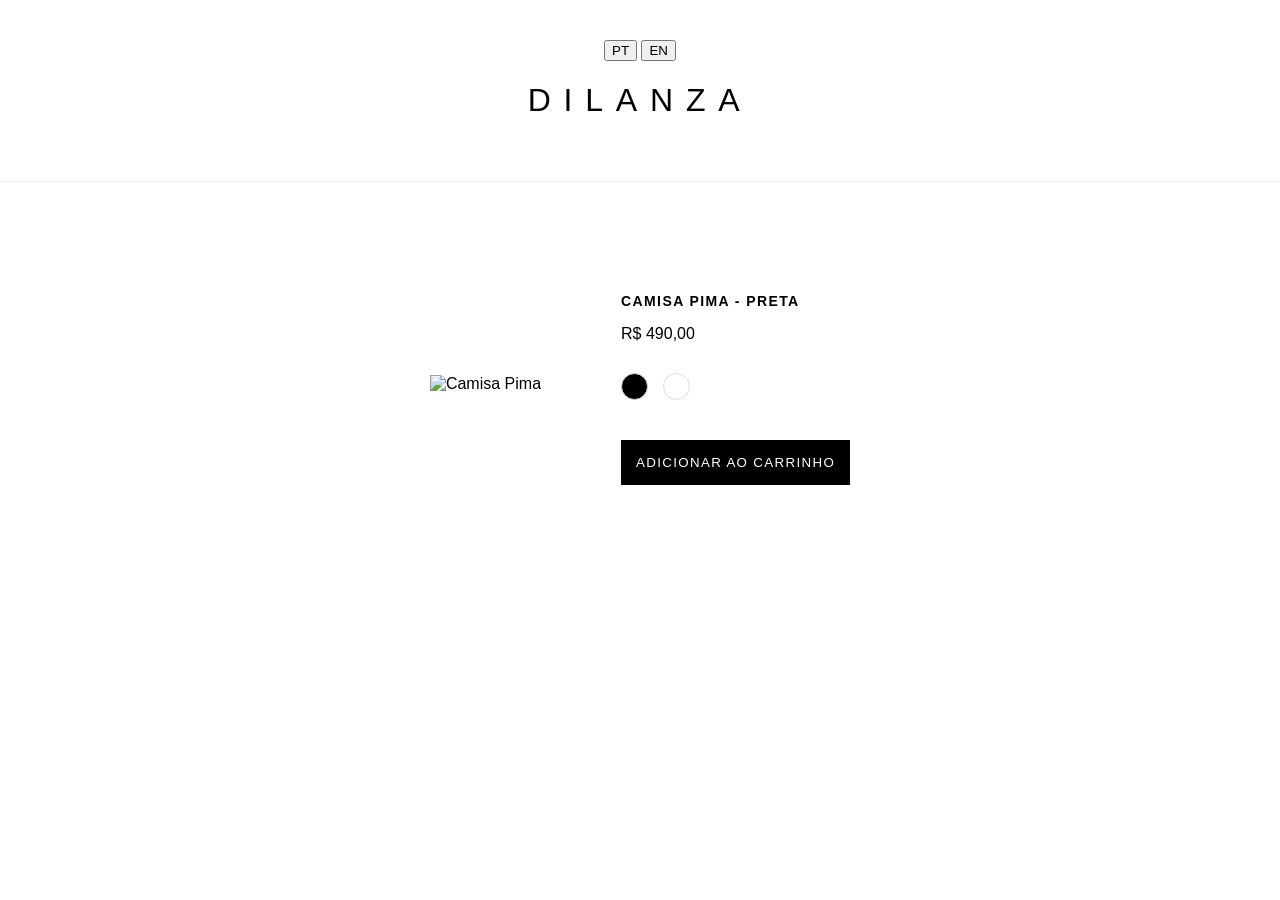
==== index.html @ a45f67cf "index.html" ====
<!DOCTYPE html>
<html lang="pt">
<head>
    <meta charset="UTF-8">
    <meta name="viewport" content="width=device-width, initial-scale=1.0">
    <title>DILANZA | Luxury Concept</title>
    <link rel="stylesheet" href="style.css">
</head>
<body>
    <header>
        <div class="lang-selector">
            <button class="lang-btn active" onclick="changeLang('PT')">PT</button>
            <button class="lang-btn" onclick="changeLang('EN')">EN</button>
        </div>
        <h1 id="brandName">DILANZA</h1>
    </header>

    <main class="product-container">
        <div class="image-section">
            <img id="productImage" src="camisa-preta.png" alt="Camisa Pima">
        </div>

        <div class="details-section">
            <h2 id="productTitle">CAMISA PIMA - PRETA</h2>
            <p id="productPrice">R$ 490,00</p>
            
            <div class="color-selector">
                <div class="swatch black active" onclick="changeColor('black')"></div>
                <div class="swatch white" onclick="changeColor('white')"></div>
            </div>
            
            <button class="buy-btn">ADICIONAR AO CARRINHO</button>
        </div>
    </main>

    <script src="script.js"></script>
</body>
</html>
---- style.css ----
body {
    font-family: 'Helvetica', sans-serif;
    margin: 0;
    background-color: #fff;
    color: #000;
}

header {
    padding: 40px;
    text-align: center;
    border-bottom: 1px solid #eee;
}

#brandName {
    letter-spacing: 0.4em;
    font-weight: 300;
    font-size: 32px;
}

.product-container {
    display: flex;
    justify-content: center;
    align-items: center;
    padding: 100px;
    gap: 80px;
}

#productImage {
    width: 450px;
    transition: opacity 0.3s ease;
}

.details-section {
    max-width: 300px;
}

#productTitle {
    font-size: 14px;
    letter-spacing: 0.1em;
    margin-bottom: 10px;
}

#productPrice {
    font-size: 16px;
    margin-bottom: 30px;
}

.color-selector {
    display: flex;
    gap: 15px;
    margin-bottom: 40px;
}

.swatch {
    width: 25px;
    height: 25px;
    border-radius: 50%;
    cursor: pointer;
    border: 1px solid #ddd;
}

.black { background: #000; }
.white { background: #fff; }

.buy-btn {
    width: 100%;
    padding: 15px;
    background: #000;
    color: #fff;
    border: none;
    cursor: pointer;
    letter-spacing: 0.1em;
}
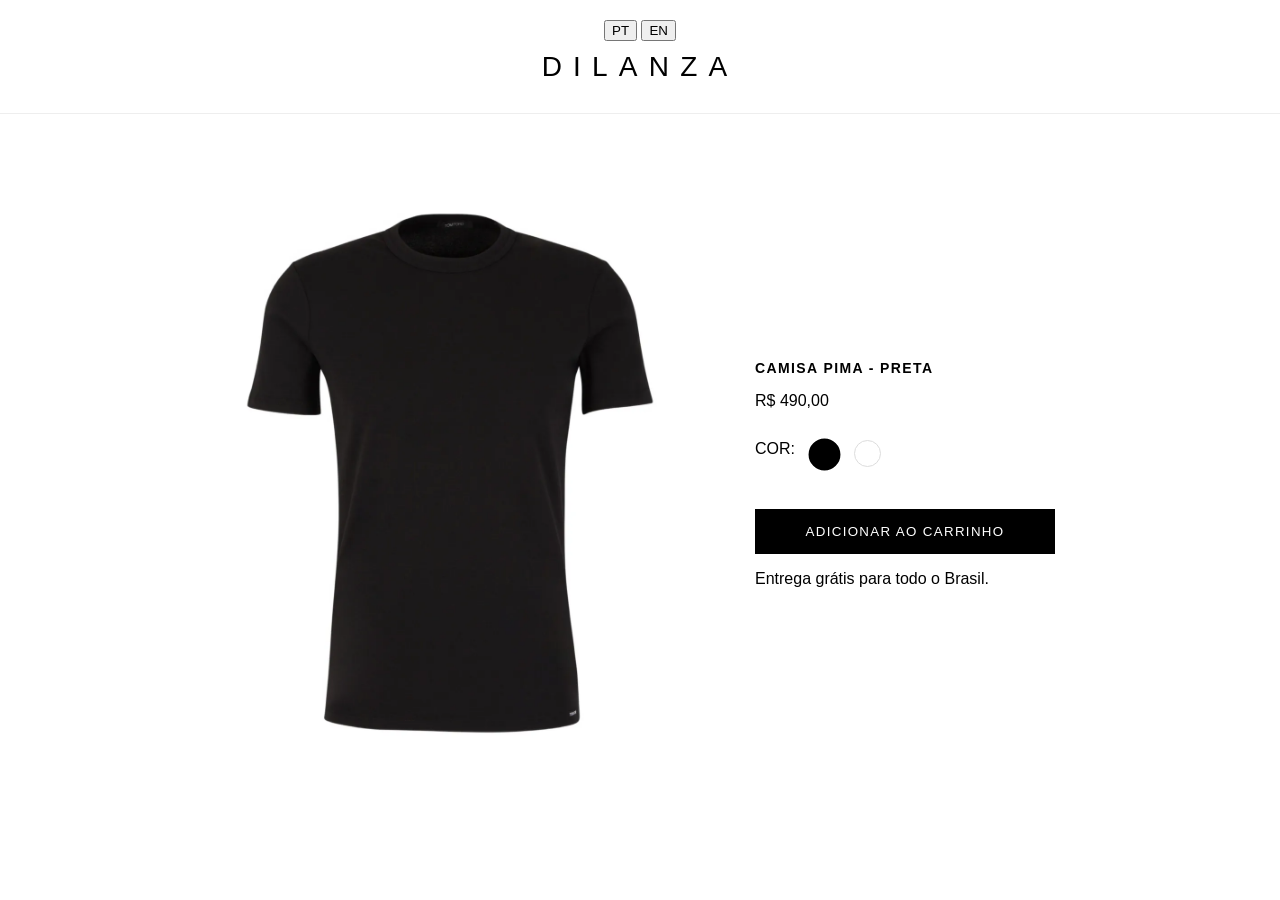
==== commit 57a3f615: "index.html" ====
--- a/index.html
+++ b/index.html
@@ -9,15 +9,15 @@
 <body>
     <header>
         <div class="lang-selector">
-            <button class="lang-btn active" onclick="changeLang('PT')">PT</button>
-            <button class="lang-btn" onclick="changeLang('EN')">EN</button>
+            <button class="lang-btn active" id="btnPT" onclick="changeLang('PT')">PT</button>
+            <button class="lang-btn" id="btnEN" onclick="changeLang('EN')">EN</button>
         </div>
         <h1 id="brandName">DILANZA</h1>
     </header>
 
     <main class="product-container">
         <div class="image-section">
-            <img id="productImage" src="camisa-preta.png" alt="Camisa Pima">
+            <img id="productImage" src="camisa-preta.webp" alt="Camisa Pima Premium">
         </div>
 
         <div class="details-section">
@@ -25,11 +25,13 @@
             <p id="productPrice">R$ 490,00</p>
             
             <div class="color-selector">
-                <div class="swatch black active" onclick="changeColor('black')"></div>
-                <div class="swatch white" onclick="changeColor('white')"></div>
+                <span class="label">COR:</span>
+                <div class="swatch black active" id="swatchBlack" onclick="changeColor('black')"></div>
+                <div class="swatch white" id="swatchWhite" onclick="changeColor('white')"></div>
             </div>
             
             <button class="buy-btn">ADICIONAR AO CARRINHO</button>
+            <p class="shipping-info">Entrega grátis para todo o Brasil.</p>
         </div>
     </main>
 
--- a/style.css
+++ b/style.css
@@ -6,7 +6,7 @@
 }
 
 header {
-    padding: 40px;
+    padding: 20px;
     text-align: center;
     border-bottom: 1px solid #eee;
 }
@@ -14,24 +14,29 @@
 #brandName {
     letter-spacing: 0.4em;
     font-weight: 300;
-    font-size: 32px;
+    font-size: 28px;
+    margin: 10px 0;
 }
 
 .product-container {
     display: flex;
     justify-content: center;
     align-items: center;
-    padding: 100px;
+    padding: 60px;
     gap: 80px;
+    flex-wrap: wrap; /* Para dispositivos móveis */
 }
 
 #productImage {
-    width: 450px;
+    width: 100%;
+    max-width: 450px;
+    height: auto;
     transition: opacity 0.3s ease;
 }
 
 .details-section {
     max-width: 300px;
+    width: 100%;
 }
 
 #productTitle {
@@ -57,6 +62,12 @@
     border-radius: 50%;
     cursor: pointer;
     border: 1px solid #ddd;
+    transition: transform 0.2s ease;
+}
+
+.swatch.active, .swatch:hover {
+    transform: scale(1.1);
+    border: 2px solid #000;
 }
 
 .black { background: #000; }
@@ -70,4 +81,9 @@
     border: none;
     cursor: pointer;
     letter-spacing: 0.1em;
+    transition: background 0.2s ease;
 }
+
+.buy-btn:hover {
+    background: #333;
+}
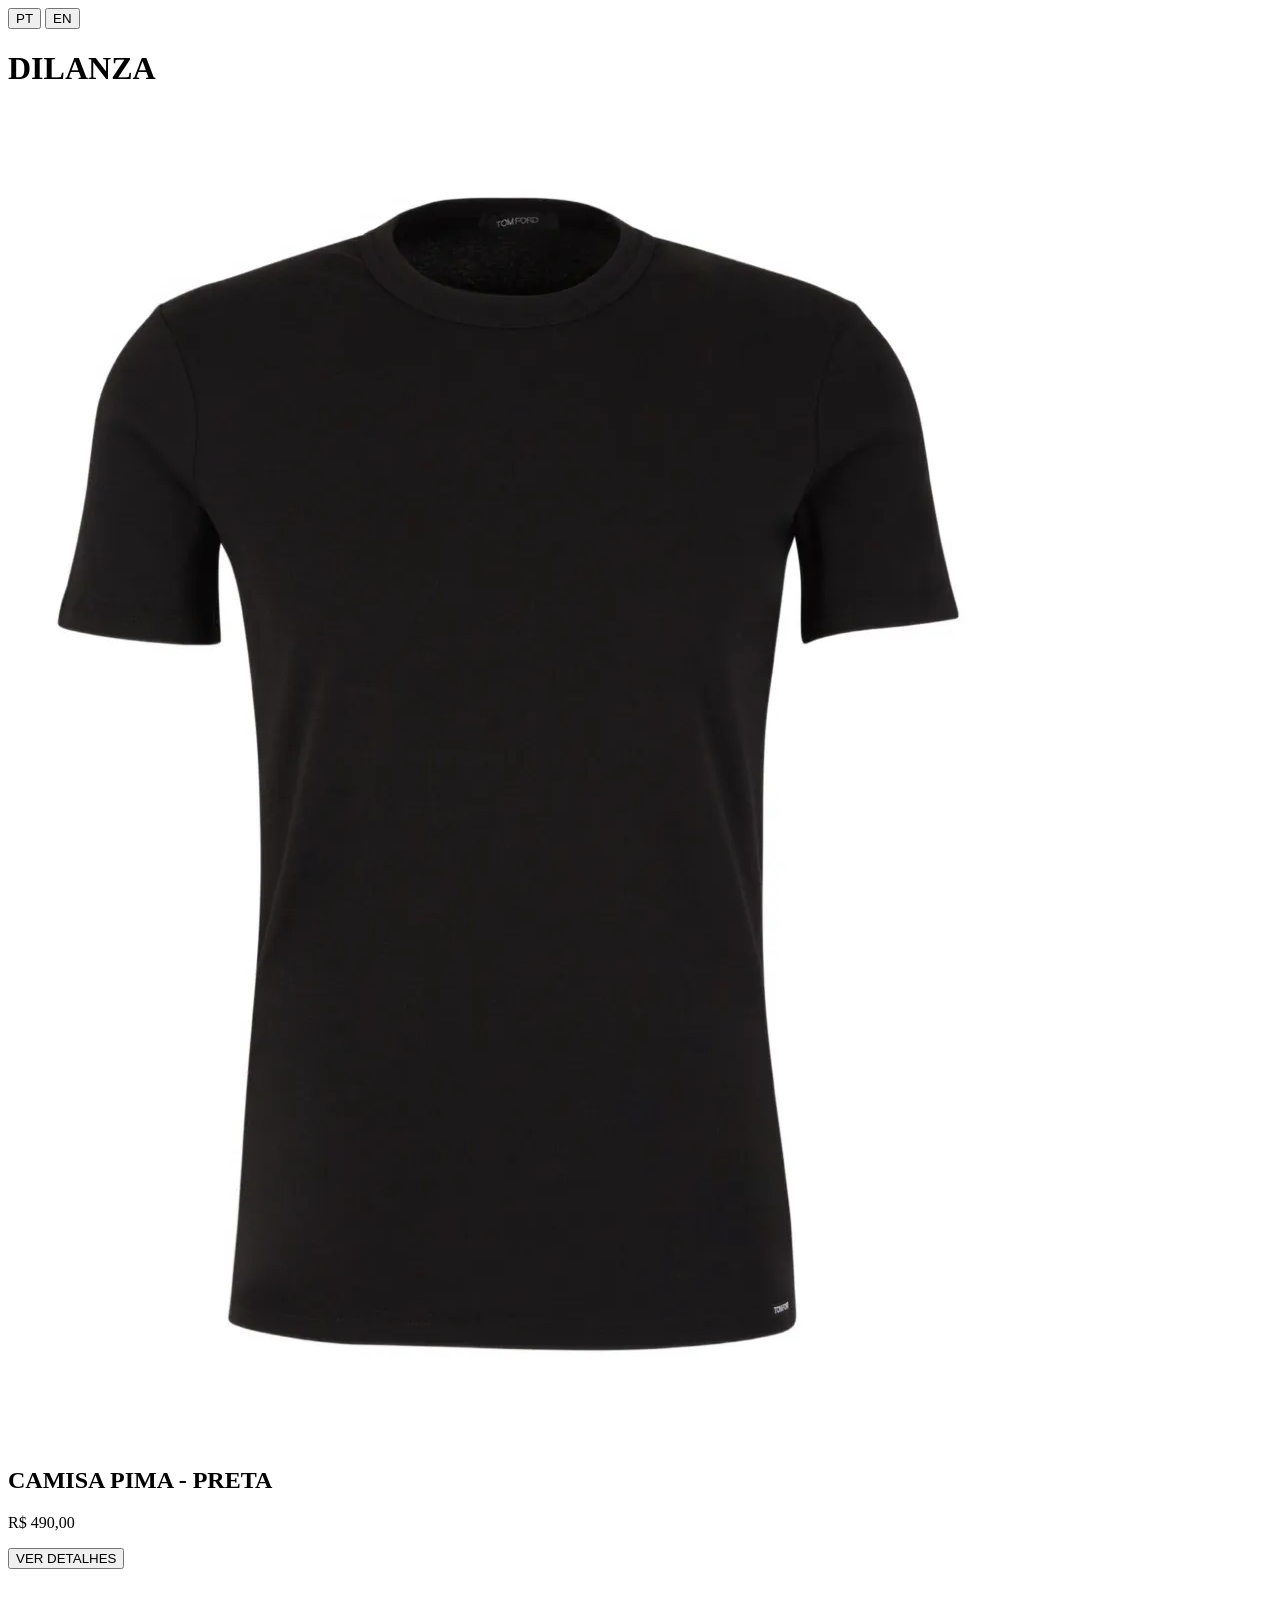
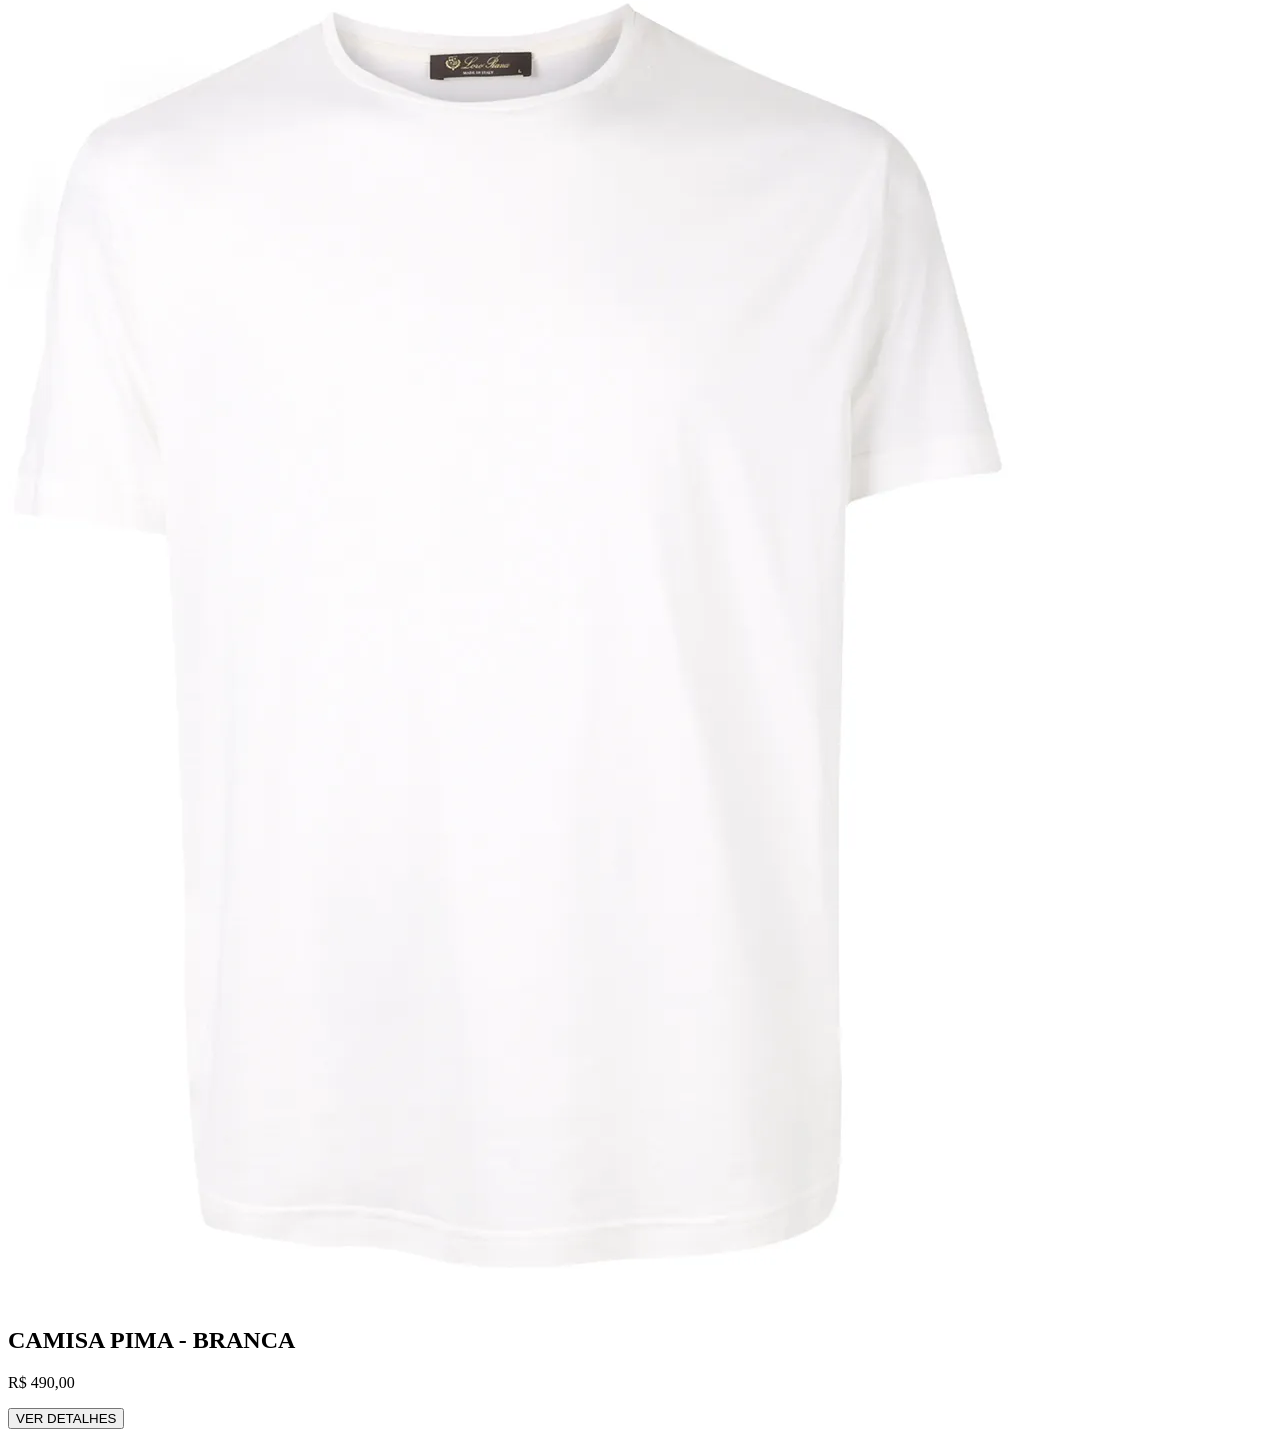
==== commit f2a5f07e: "index.html" ====
--- a/index.html
+++ b/index.html
@@ -9,32 +9,35 @@
 <body>
     <header>
         <div class="lang-selector">
-            <button class="lang-btn active" id="btnPT" onclick="changeLang('PT')">PT</button>
-            <button class="lang-btn" id="btnEN" onclick="changeLang('EN')">EN</button>
+            <button class="lang-btn active">PT</button>
+            <button class="lang-btn">EN</button>
         </div>
         <h1 id="brandName">DILANZA</h1>
     </header>
 
-    <main class="product-container">
-        <div class="image-section">
-            <img id="productImage" src="camisa-preta.webp" alt="Camisa Pima Premium">
+    <main class="gallery-container">
+        <div class="product-item">
+            <div class="image-box">
+                <img src="camisa-preta.webp" alt="Camisa Pima - Preta">
+            </div>
+            <div class="details-box">
+                <h2 class="product-title">CAMISA PIMA - PRETA</h2>
+                <p class="product-price">R$ 490,00</p>
+                <button class="buy-btn">VER DETALHES</button>
+            </div>
         </div>
 
-        <div class="details-section">
-            <h2 id="productTitle">CAMISA PIMA - PRETA</h2>
-            <p id="productPrice">R$ 490,00</p>
-            
-            <div class="color-selector">
-                <span class="label">COR:</span>
-                <div class="swatch black active" id="swatchBlack" onclick="changeColor('black')"></div>
-                <div class="swatch white" id="swatchWhite" onclick="changeColor('white')"></div>
+        <div class="product-item">
+            <div class="image-box">
+                <img src="camisa-branca.webp" alt="Camisa Pima - Branca">
             </div>
-            
-            <button class="buy-btn">ADICIONAR AO CARRINHO</button>
-            <p class="shipping-info">Entrega grátis para todo o Brasil.</p>
+            <div class="details-box">
+                <h2 class="product-title">CAMISA PIMA - BRANCA</h2>
+                <p class="product-price">R$ 490,00</p>
+                <button class="buy-btn">VER DETALHES</button>
+            </div>
         </div>
     </main>
 
-    <script src="script.js"></script>
 </body>
 </html>
--- a/style.css
+++ b/style.css
@@ -1,89 +1,93 @@
-body {
-    font-family: 'Helvetica', sans-serif;
-    margin: 0;
-    background-color: #fff;
-    color: #000;
+/**
+ * DILANZA - Lógica do Protótipo
+ * Gerencia troca de idiomas e cores sem perda de estado.
+ */
+
+// Centralização de conteúdo (Dicionário)
+const content = {
+    PT: {
+        blackTitle: "CAMISA PIMA - PRETA",
+        whiteTitle: "CAMISA PIMA - BRANCA",
+        price: "R$ 490,00",
+        buyBtn: "ADICIONAR AO CARRINHO",
+        shipping: "Entrega grátis para todo o Brasil."
+    },
+    EN: {
+        blackTitle: "PIMA COTTON T-SHIRT - BLACK",
+        whiteTitle: "PIMA COTTON T-SHIRT - WHITE",
+        price: "$ 90.00",
+        buyBtn: "ADD TO BAG",
+        shipping: "Free worldwide shipping."
+    }
+};
+
+// Mapeamento das imagens renomeadas (.webp)
+const imageAssets = {
+    black: "camisa-preta.webp",
+    white: "camisa-branca.webp"
+};
+
+// Estado inicial do aplicativo
+let state = {
+    lang: 'PT',
+    color: 'black'
+};
+
+/**
+ * Função principal para atualizar a interface
+ */
+function updateUI() {
+    const data = content[state.lang];
+    const imgElement = document.getElementById('productImage');
+    
+    // 1. Inicia transição de fade-out
+    imgElement.style.opacity = 0;
+    
+    setTimeout(() => {
+        // 2. Atualiza Imagem e Textos enquanto a imagem está invisível
+        imgElement.src = imageAssets[state.color];
+        
+        document.getElementById('productTitle').innerText = 
+            (state.color === 'black') ? data.blackTitle : data.whiteTitle;
+        
+        document.getElementById('productPrice').innerText = data.price;
+        document.querySelector('.buy-btn').innerText = data.buyBtn;
+        document.querySelector('.shipping-info').innerText = data.shipping;
+        
+        // 3. Finaliza transição de fade-in
+        imgElement.style.opacity = 1;
+    }, 350);
+
+    // 4. Atualiza estado visual dos botões (Active states)
+    updateButtonStates();
 }
 
-header {
-    padding: 20px;
-    text-align: center;
-    border-bottom: 1px solid #eee;
+function updateButtonStates() {
+    // Cores
+    document.getElementById('swatchBlack').classList.toggle('active', state.color === 'black');
+    document.getElementById('swatchWhite').classList.toggle('active', state.color === 'white');
+    
+    // Idiomas
+    document.getElementById('btnPT').classList.toggle('active', state.lang === 'PT');
+    document.getElementById('btnEN').classList.toggle('active', state.lang === 'EN');
 }
 
-#brandName {
-    letter-spacing: 0.4em;
-    font-weight: 300;
-    font-size: 28px;
-    margin: 10px 0;
+/**
+ * Handlers de Evento (Chamados pelo HTML)
+ */
+function changeColor(newColor) {
+    if (state.color === newColor) return;
+    state.color = newColor;
+    updateUI();
 }
 
-.product-container {
-    display: flex;
-    justify-content: center;
-    align-items: center;
-    padding: 60px;
-    gap: 80px;
-    flex-wrap: wrap; /* Para dispositivos móveis */
+function changeLang(newLang) {
+    if (state.lang === newLang) return;
+    state.lang = newLang;
+    updateUI();
 }
 
-#productImage {
-    width: 100%;
-    max-width: 450px;
-    height: auto;
-    transition: opacity 0.3s ease;
-}
-
-.details-section {
-    max-width: 300px;
-    width: 100%;
-}
-
-#productTitle {
-    font-size: 14px;
-    letter-spacing: 0.1em;
-    margin-bottom: 10px;
-}
-
-#productPrice {
-    font-size: 16px;
-    margin-bottom: 30px;
-}
-
-.color-selector {
-    display: flex;
-    gap: 15px;
-    margin-bottom: 40px;
-}
-
-.swatch {
-    width: 25px;
-    height: 25px;
-    border-radius: 50%;
-    cursor: pointer;
-    border: 1px solid #ddd;
-    transition: transform 0.2s ease;
-}
-
-.swatch.active, .swatch:hover {
-    transform: scale(1.1);
-    border: 2px solid #000;
-}
-
-.black { background: #000; }
-.white { background: #fff; }
-
-.buy-btn {
-    width: 100%;
-    padding: 15px;
-    background: #000;
-    color: #fff;
-    border: none;
-    cursor: pointer;
-    letter-spacing: 0.1em;
-    transition: background 0.2s ease;
-}
-
-.buy-btn:hover {
-    background: #333;
-}
+// Inicialização automática ao carregar a página
+window.onload = () => {
+    updateUI();
+};
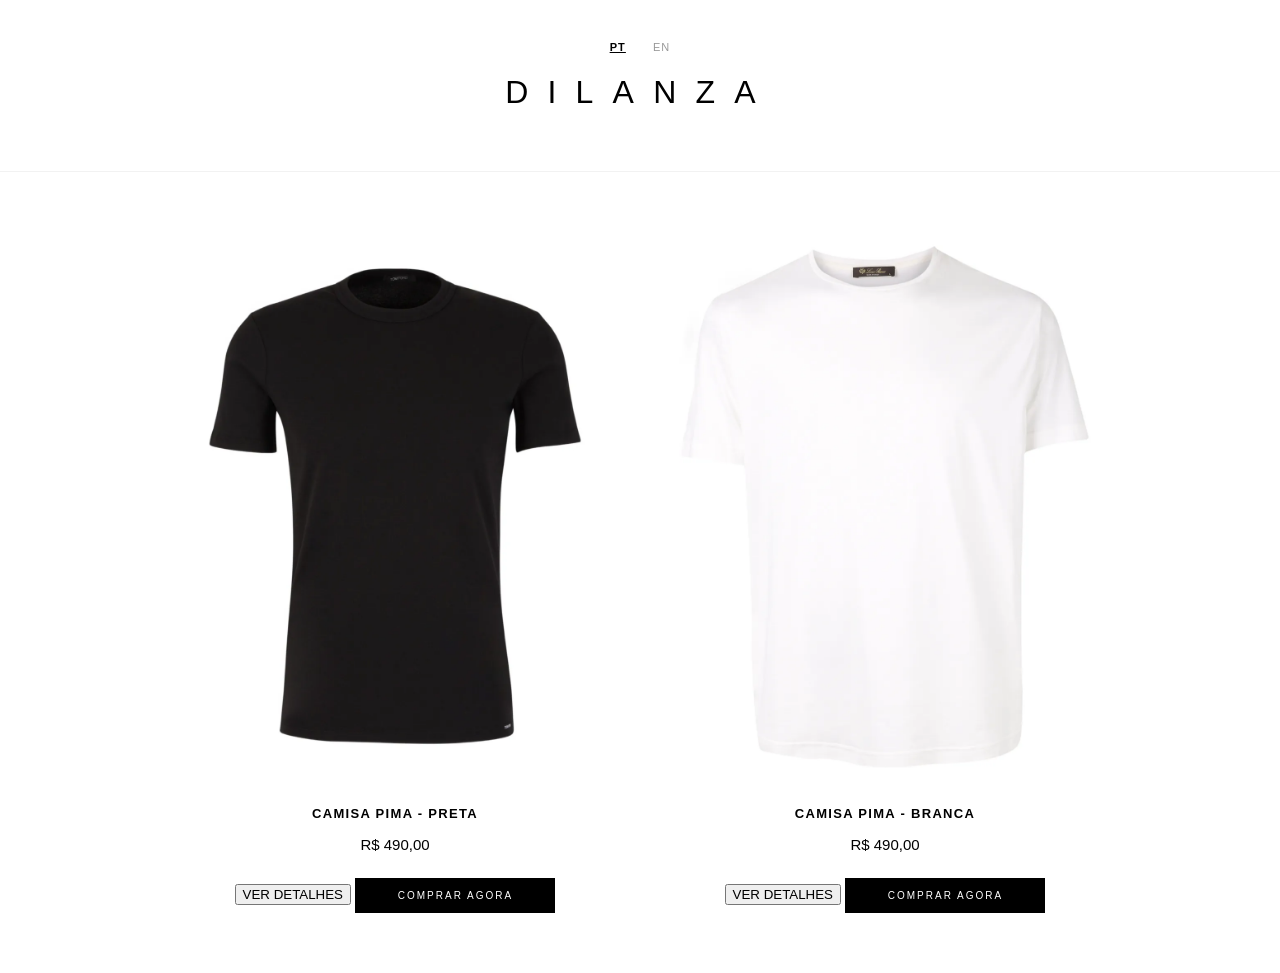
==== commit 45601578: "index.html" ====
--- a/index.html
+++ b/index.html
@@ -9,8 +9,8 @@
 <body>
     <header>
         <div class="lang-selector">
-            <button class="lang-btn active">PT</button>
-            <button class="lang-btn">EN</button>
+            <button id="btnPT" class="lang-btn active" onclick="changeLang('PT')">PT</button>
+            <button id="btnEN" class="lang-btn" onclick="changeLang('EN')">EN</button>
         </div>
         <h1 id="brandName">DILANZA</h1>
     </header>
@@ -21,9 +21,15 @@
                 <img src="camisa-preta.webp" alt="Camisa Pima - Preta">
             </div>
             <div class="details-box">
-                <h2 class="product-title">CAMISA PIMA - PRETA</h2>
-                <p class="product-price">R$ 490,00</p>
-                <button class="buy-btn">VER DETALHES</button>
+                <h2 id="titleBlack" class="product-title">CAMISA PIMA - PRETA</h2>
+                <p id="priceBlack" class="product-price">R$ 490,00</p>
+                
+                <p id="descBlack" class="product-description"></p>
+                
+                <div class="actions">
+                    <button id="btnDetailBlack" class="detail-btn" onclick="toggleDetails('black')">VER DETALHES</button>
+                    <button id="btnBuyBlack" class="buy-btn">COMPRAR AGORA</button>
+                </div>
             </div>
         </div>
 
@@ -32,12 +38,19 @@
                 <img src="camisa-branca.webp" alt="Camisa Pima - Branca">
             </div>
             <div class="details-box">
-                <h2 class="product-title">CAMISA PIMA - BRANCA</h2>
-                <p class="product-price">R$ 490,00</p>
-                <button class="buy-btn">VER DETALHES</button>
+                <h2 id="titleWhite" class="product-title">CAMISA PIMA - BRANCA</h2>
+                <p id="priceWhite" class="product-price">R$ 490,00</p>
+                
+                <p id="descWhite" class="product-description"></p>
+                
+                <div class="actions">
+                    <button id="btnDetailWhite" class="detail-btn" onclick="toggleDetails('white')">VER DETALHES</button>
+                    <button id="btnBuyWhite" class="buy-btn">COMPRAR AGORA</button>
+                </div>
             </div>
         </div>
     </main>
 
+    <script src="script.js"></script>
 </body>
 </html>
--- a/style.css
+++ b/style.css
@@ -1,93 +1,104 @@
-/**
- * DILANZA - Lógica do Protótipo
- * Gerencia troca de idiomas e cores sem perda de estado.
- */
-
-// Centralização de conteúdo (Dicionário)
-const content = {
-    PT: {
-        blackTitle: "CAMISA PIMA - PRETA",
-        whiteTitle: "CAMISA PIMA - BRANCA",
-        price: "R$ 490,00",
-        buyBtn: "ADICIONAR AO CARRINHO",
-        shipping: "Entrega grátis para todo o Brasil."
-    },
-    EN: {
-        blackTitle: "PIMA COTTON T-SHIRT - BLACK",
-        whiteTitle: "PIMA COTTON T-SHIRT - WHITE",
-        price: "$ 90.00",
-        buyBtn: "ADD TO BAG",
-        shipping: "Free worldwide shipping."
-    }
-};
-
-// Mapeamento das imagens renomeadas (.webp)
-const imageAssets = {
-    black: "camisa-preta.webp",
-    white: "camisa-branca.webp"
-};
-
-// Estado inicial do aplicativo
-let state = {
-    lang: 'PT',
-    color: 'black'
-};
-
-/**
- * Função principal para atualizar a interface
- */
-function updateUI() {
-    const data = content[state.lang];
-    const imgElement = document.getElementById('productImage');
-    
-    // 1. Inicia transição de fade-out
-    imgElement.style.opacity = 0;
-    
-    setTimeout(() => {
-        // 2. Atualiza Imagem e Textos enquanto a imagem está invisível
-        imgElement.src = imageAssets[state.color];
-        
-        document.getElementById('productTitle').innerText = 
-            (state.color === 'black') ? data.blackTitle : data.whiteTitle;
-        
-        document.getElementById('productPrice').innerText = data.price;
-        document.querySelector('.buy-btn').innerText = data.buyBtn;
-        document.querySelector('.shipping-info').innerText = data.shipping;
-        
-        // 3. Finaliza transição de fade-in
-        imgElement.style.opacity = 1;
-    }, 350);
-
-    // 4. Atualiza estado visual dos botões (Active states)
-    updateButtonStates();
+/* RESET GERAL */
+body {
+    font-family: 'Helvetica Neue', Helvetica, Arial, sans-serif;
+    margin: 0;
+    padding: 0;
+    background-color: #ffffff;
+    color: #000000;
 }
 
-function updateButtonStates() {
-    // Cores
-    document.getElementById('swatchBlack').classList.toggle('active', state.color === 'black');
-    document.getElementById('swatchWhite').classList.toggle('active', state.color === 'white');
-    
-    // Idiomas
-    document.getElementById('btnPT').classList.toggle('active', state.lang === 'PT');
-    document.getElementById('btnEN').classList.toggle('active', state.lang === 'EN');
+/* HEADER E LOGO - CORRIGINDO CENTRALIZAÇÃO */
+header {
+    width: 100%;
+    padding: 40px 0;
+    text-align: center; /* Centraliza tudo dentro do header */
+    border-bottom: 1px solid #f2f2f2;
+    display: flex;
+    flex-direction: column;
+    align-items: center;
 }
 
-/**
- * Handlers de Evento (Chamados pelo HTML)
- */
-function changeColor(newColor) {
-    if (state.color === newColor) return;
-    state.color = newColor;
-    updateUI();
+#brandName {
+    letter-spacing: 0.6em;
+    font-weight: 300;
+    font-size: 32px;
+    margin: 20px 0;
+    text-transform: uppercase;
+    display: block;
+    width: 100%;
 }
 
-function changeLang(newLang) {
-    if (state.lang === newLang) return;
-    state.lang = newLang;
-    updateUI();
+/* SELETOR DE IDIOMAS */
+.lang-selector {
+    display: flex;
+    justify-content: center;
+    gap: 15px;
 }
 
-// Inicialização automática ao carregar a página
-window.onload = () => {
-    updateUI();
-};
+.lang-btn {
+    background: none;
+    border: none;
+    font-size: 11px;
+    letter-spacing: 0.1em;
+    cursor: pointer;
+    color: #999;
+}
+
+.lang-btn.active {
+    color: #000;
+    font-weight: bold;
+    text-decoration: underline;
+}
+
+/* CONTAINER DA GALERIA - LADO A LADO */
+.gallery-container {
+    display: flex;
+    flex-direction: row; /* Força os itens a ficarem na horizontal */
+    justify-content: center; 
+    align-items: flex-start;
+    padding: 60px 20px;
+    gap: 40px; /* Espaço entre as duas camisas */
+    max-width: 1200px;
+    margin: 0 auto;
+}
+
+/* ITEM DE PRODUTO */
+.product-item {
+    flex: 1;
+    max-width: 450px; /* Impede que a camisa fique gigante */
+    text-align: center;
+}
+
+.image-box img {
+    width: 100%;
+    height: auto;
+    max-height: 550px;
+    object-fit: contain;
+}
+
+/* DETALHES */
+.product-title {
+    font-size: 13px;
+    letter-spacing: 0.1em;
+    margin: 20px 0 5px 0;
+    text-transform: uppercase;
+}
+
+.product-price {
+    font-size: 15px;
+    font-weight: 300;
+    margin-bottom: 25px;
+}
+
+/* BOTÃO */
+.buy-btn {
+    width: 200px; /* Botão mais discreto e elegante */
+    padding: 12px;
+    background-color: #000;
+    color: #fff;
+    border: none;
+    cursor: pointer;
+    font-size: 10px;
+    letter-spacing: 0.2em;
+    text-transform: uppercase;
+}
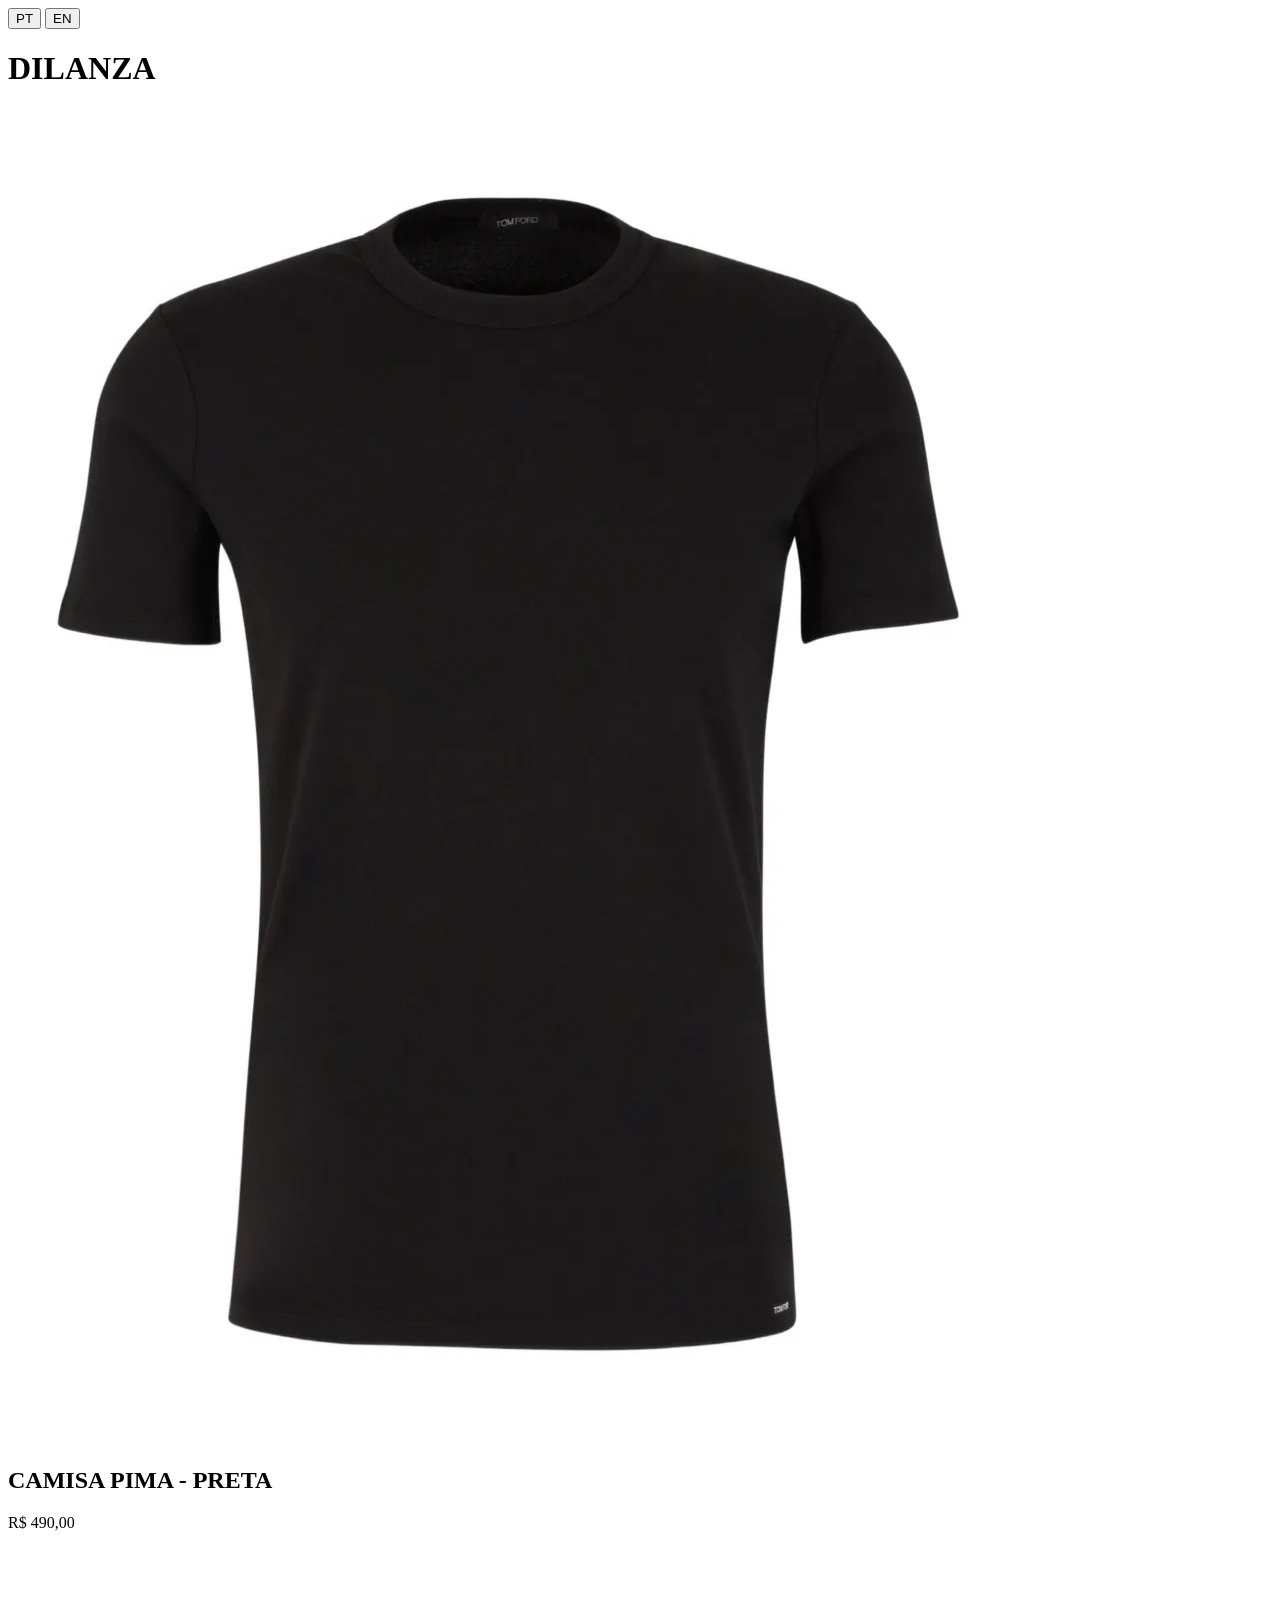
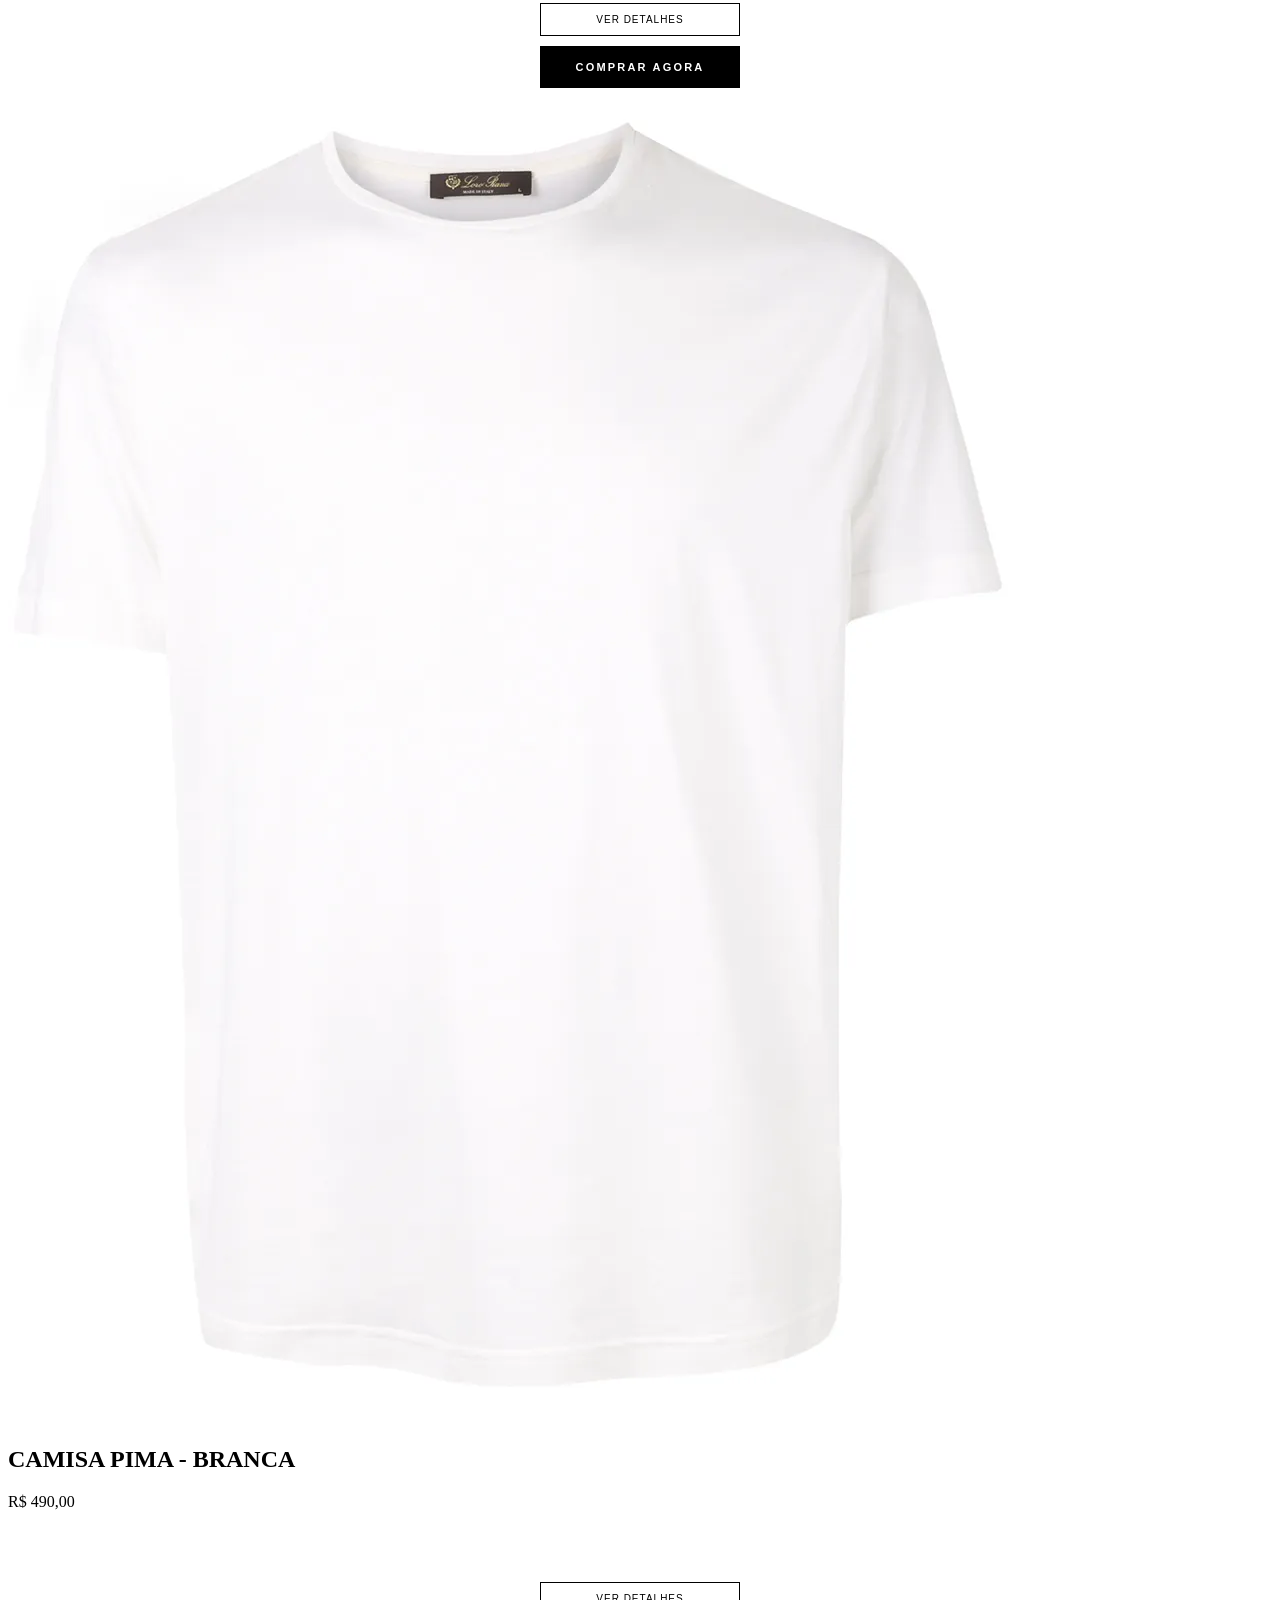
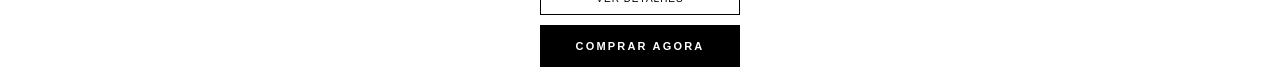
==== commit 5a0e8165: "index.html" ====
--- a/index.html
+++ b/index.html
@@ -24,7 +24,9 @@
                 <h2 id="titleBlack" class="product-title">CAMISA PIMA - PRETA</h2>
                 <p id="priceBlack" class="product-price">R$ 490,00</p>
                 
-                <p id="descBlack" class="product-description"></p>
+                <div id="containerDescBlack" class="description-container">
+                    <p id="descBlack" class="product-description"></p>
+                </div>
                 
                 <div class="actions">
                     <button id="btnDetailBlack" class="detail-btn" onclick="toggleDetails('black')">VER DETALHES</button>
@@ -41,7 +43,9 @@
                 <h2 id="titleWhite" class="product-title">CAMISA PIMA - BRANCA</h2>
                 <p id="priceWhite" class="product-price">R$ 490,00</p>
                 
-                <p id="descWhite" class="product-description"></p>
+                <div id="containerDescWhite" class="description-container">
+                    <p id="descWhite" class="product-description"></p>
+                </div>
                 
                 <div class="actions">
                     <button id="btnDetailWhite" class="detail-btn" onclick="toggleDetails('white')">VER DETALHES</button>
--- a/style.css
+++ b/style.css
@@ -1,104 +1,42 @@
-/* RESET GERAL */
-body {
-    font-family: 'Helvetica Neue', Helvetica, Arial, sans-serif;
-    margin: 0;
-    padding: 0;
-    background-color: #ffffff;
-    color: #000000;
-}
-
-/* HEADER E LOGO - CORRIGINDO CENTRALIZAÇÃO */
-header {
-    width: 100%;
-    padding: 40px 0;
-    text-align: center; /* Centraliza tudo dentro do header */
-    border-bottom: 1px solid #f2f2f2;
+.actions {
     display: flex;
     flex-direction: column;
+    gap: 10px;
     align-items: center;
 }
 
-#brandName {
-    letter-spacing: 0.6em;
-    font-weight: 300;
-    font-size: 32px;
-    margin: 20px 0;
-    text-transform: uppercase;
-    display: block;
-    width: 100%;
+.detail-btn {
+    background: none;
+    border: 1px solid #000;
+    padding: 10px;
+    width: 200px;
+    font-size: 10px;
+    letter-spacing: 0.1em;
+    cursor: pointer;
+    transition: all 0.3s;
 }
 
-/* SELETOR DE IDIOMAS */
-.lang-selector {
-    display: flex;
-    justify-content: center;
-    gap: 15px;
+.detail-btn:hover {
+    background: #f9f9f9;
 }
 
-.lang-btn {
-    background: none;
+.product-description {
+    font-size: 12px;
+    line-height: 1.6;
+    color: #666;
+    margin: 15px 0;
+    transition: opacity 0.5s ease;
+    min-height: 40px;
+}
+
+.buy-btn {
+    width: 200px;
+    padding: 15px;
+    background: #000;
+    color: #fff;
     border: none;
     font-size: 11px;
-    letter-spacing: 0.1em;
+    letter-spacing: 0.2em;
     cursor: pointer;
-    color: #999;
+    font-weight: bold;
 }
-
-.lang-btn.active {
-    color: #000;
-    font-weight: bold;
-    text-decoration: underline;
-}
-
-/* CONTAINER DA GALERIA - LADO A LADO */
-.gallery-container {
-    display: flex;
-    flex-direction: row; /* Força os itens a ficarem na horizontal */
-    justify-content: center; 
-    align-items: flex-start;
-    padding: 60px 20px;
-    gap: 40px; /* Espaço entre as duas camisas */
-    max-width: 1200px;
-    margin: 0 auto;
-}
-
-/* ITEM DE PRODUTO */
-.product-item {
-    flex: 1;
-    max-width: 450px; /* Impede que a camisa fique gigante */
-    text-align: center;
-}
-
-.image-box img {
-    width: 100%;
-    height: auto;
-    max-height: 550px;
-    object-fit: contain;
-}
-
-/* DETALHES */
-.product-title {
-    font-size: 13px;
-    letter-spacing: 0.1em;
-    margin: 20px 0 5px 0;
-    text-transform: uppercase;
-}
-
-.product-price {
-    font-size: 15px;
-    font-weight: 300;
-    margin-bottom: 25px;
-}
-
-/* BOTÃO */
-.buy-btn {
-    width: 200px; /* Botão mais discreto e elegante */
-    padding: 12px;
-    background-color: #000;
-    color: #fff;
-    border: none;
-    cursor: pointer;
-    font-size: 10px;
-    letter-spacing: 0.2em;
-    text-transform: uppercase;
-}
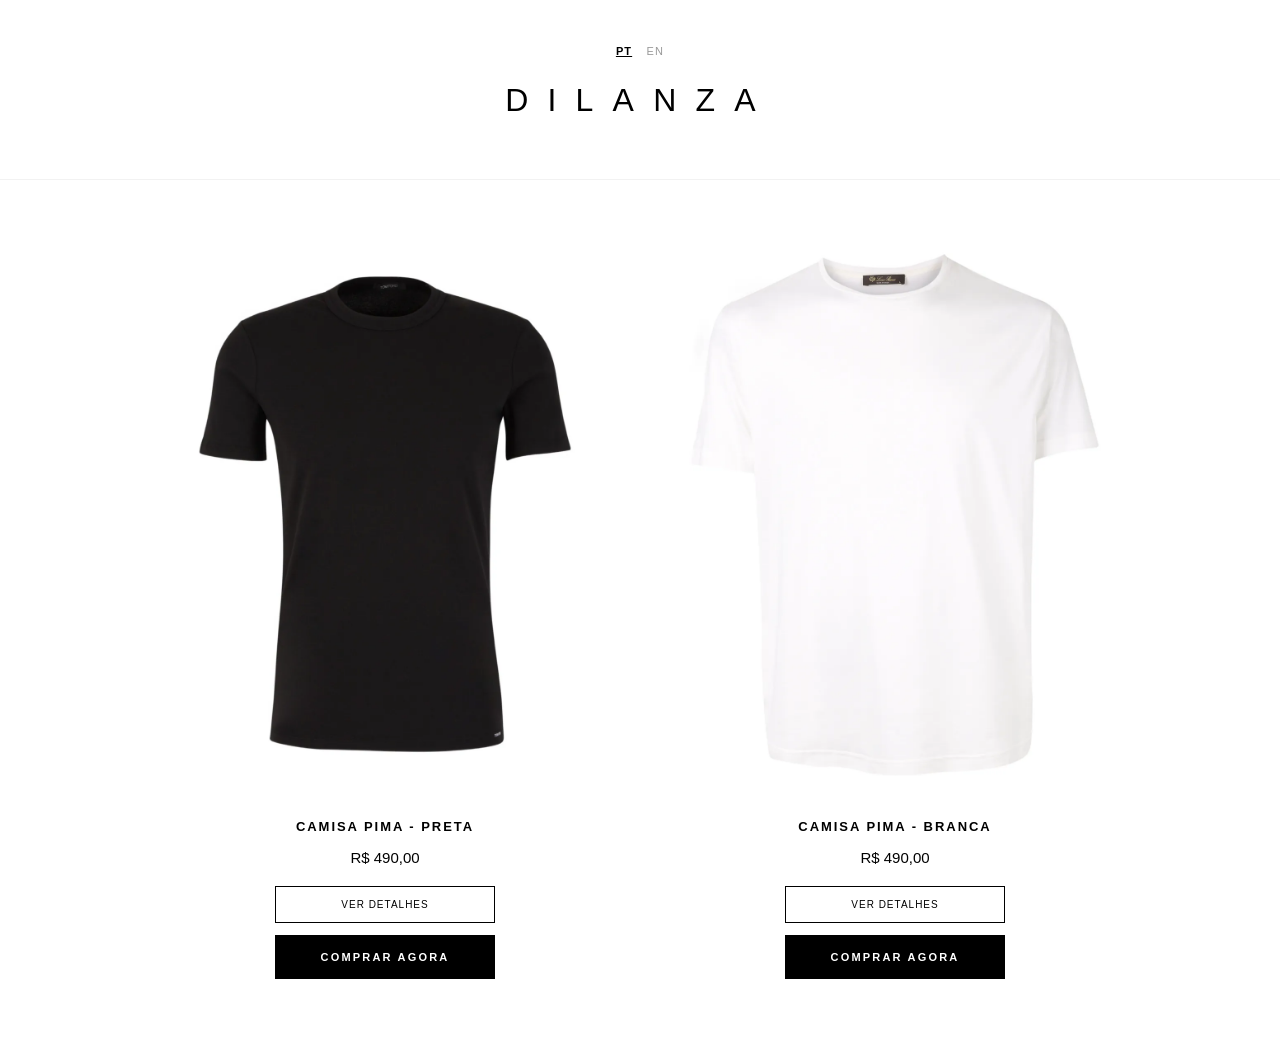
==== commit 5038e33a: "index.html" ====
--- a/index.html
+++ b/index.html
@@ -24,7 +24,7 @@
                 <h2 id="titleBlack" class="product-title">CAMISA PIMA - PRETA</h2>
                 <p id="priceBlack" class="product-price">R$ 490,00</p>
                 
-                <div id="containerDescBlack" class="description-container">
+                <div class="description-wrapper">
                     <p id="descBlack" class="product-description"></p>
                 </div>
                 
@@ -43,7 +43,7 @@
                 <h2 id="titleWhite" class="product-title">CAMISA PIMA - BRANCA</h2>
                 <p id="priceWhite" class="product-price">R$ 490,00</p>
                 
-                <div id="containerDescWhite" class="description-container">
+                <div class="description-wrapper">
                     <p id="descWhite" class="product-description"></p>
                 </div>
                 
--- a/style.css
+++ b/style.css
@@ -1,42 +1,116 @@
+body {
+    font-family: 'Helvetica Neue', Helvetica, Arial, sans-serif;
+    margin: 0;
+    padding: 0;
+    background-color: #fff;
+    color: #000;
+}
+
+header {
+    width: 100%;
+    padding: 40px 0;
+    text-align: center;
+    border-bottom: 1px solid #f2f2f2;
+}
+
+#brandName {
+    letter-spacing: 0.6em;
+    font-weight: 300;
+    font-size: 32px;
+    margin: 20px 0;
+    text-transform: uppercase;
+}
+
+/* IDIOMAS */
+.lang-btn {
+    background: none;
+    border: none;
+    font-size: 11px;
+    letter-spacing: 0.1em;
+    cursor: pointer;
+    color: #999;
+    padding: 5px;
+}
+
+.lang-btn.active {
+    color: #000;
+    font-weight: bold;
+    text-decoration: underline;
+}
+
+/* LAYOUT LADO A LADO */
+.gallery-container {
+    display: flex;
+    flex-direction: row;
+    justify-content: center;
+    align-items: flex-start;
+    padding: 60px 20px;
+    gap: 60px;
+    max-width: 1200px;
+    margin: 0 auto;
+    flex-wrap: wrap; /* Ajuste para telas menores */
+}
+
+.product-item {
+    flex: 1;
+    max-width: 450px;
+    text-align: center;
+}
+
+.image-box img {
+    width: 100%;
+    height: auto;
+    max-height: 550px;
+    object-fit: contain;
+}
+
+/* BOTÕES E TEXTOS */
+.product-title {
+    font-size: 13px;
+    letter-spacing: 0.15em;
+    margin: 25px 0 5px 0;
+}
+
+.product-price {
+    font-size: 15px;
+    margin-bottom: 20px;
+}
+
 .actions {
     display: flex;
     flex-direction: column;
-    gap: 10px;
+    gap: 12px;
     align-items: center;
 }
 
 .detail-btn {
-    background: none;
+    background: #fff;
     border: 1px solid #000;
-    padding: 10px;
-    width: 200px;
+    padding: 12px;
+    width: 220px;
     font-size: 10px;
     letter-spacing: 0.1em;
     cursor: pointer;
-    transition: all 0.3s;
 }
 
-.detail-btn:hover {
-    background: #f9f9f9;
+.buy-btn {
+    background: #000;
+    color: #fff;
+    border: none;
+    padding: 16px;
+    width: 220px;
+    font-size: 11px;
+    letter-spacing: 0.2em;
+    font-weight: bold;
+    cursor: pointer;
 }
 
 .product-description {
     font-size: 12px;
     line-height: 1.6;
     color: #666;
-    margin: 15px 0;
-    transition: opacity 0.5s ease;
-    min-height: 40px;
+    margin: 0 auto 20px;
+    max-width: 300px;
+    opacity: 0;
+    transition: opacity 0.5s;
 }
-
-.buy-btn {
-    width: 200px;
-    padding: 15px;
-    background: #000;
-    color: #fff;
-    border: none;
-    font-size: 11px;
-    letter-spacing: 0.2em;
-    cursor: pointer;
-    font-weight: bold;
-}
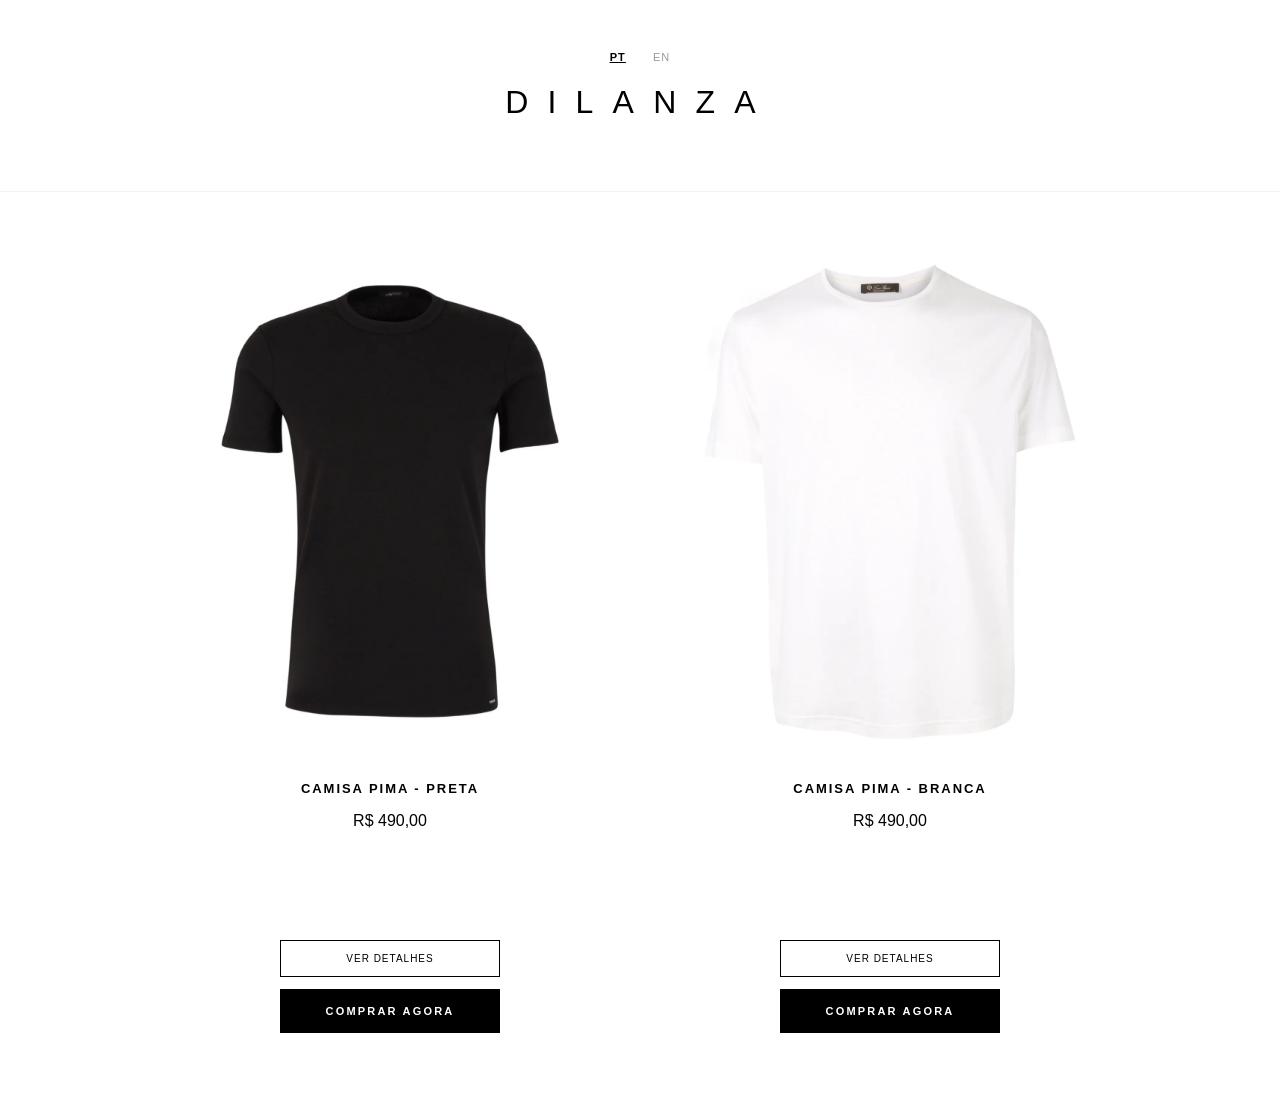
==== commit 0e1abe59: "index.html" ====
--- a/index.html
+++ b/index.html
@@ -30,7 +30,7 @@
                 
                 <div class="actions">
                     <button id="btnDetailBlack" class="detail-btn" onclick="toggleDetails('black')">VER DETALHES</button>
-                    <button id="btnBuyBlack" class="buy-btn">COMPRAR AGORA</button>
+                    <button id="btnBuyBlack" class="buy-btn" onclick="goToProduct('black')">COMPRAR AGORA</button>
                 </div>
             </div>
         </div>
@@ -49,7 +49,7 @@
                 
                 <div class="actions">
                     <button id="btnDetailWhite" class="detail-btn" onclick="toggleDetails('white')">VER DETALHES</button>
-                    <button id="btnBuyWhite" class="buy-btn">COMPRAR AGORA</button>
+                    <button id="btnBuyWhite" class="buy-btn" onclick="goToProduct('white')">COMPRAR AGORA</button>
                 </div>
             </div>
         </div>
--- a/style.css
+++ b/style.css
@@ -1,14 +1,18 @@
+/* RESET E FUNDAMENTOS */
+* { box-sizing: border-box; }
 body {
     font-family: 'Helvetica Neue', Helvetica, Arial, sans-serif;
     margin: 0;
     padding: 0;
     background-color: #fff;
     color: #000;
+    overflow-x: hidden;
 }
 
+/* HEADER CENTRALIZADO */
 header {
     width: 100%;
-    padding: 40px 0;
+    padding: 50px 0;
     text-align: center;
     border-bottom: 1px solid #f2f2f2;
 }
@@ -21,7 +25,13 @@
     text-transform: uppercase;
 }
 
-/* IDIOMAS */
+.lang-selector {
+    display: flex;
+    justify-content: center;
+    gap: 15px;
+    margin-bottom: 10px;
+}
+
 .lang-btn {
     background: none;
     border: none;
@@ -29,7 +39,6 @@
     letter-spacing: 0.1em;
     cursor: pointer;
     color: #999;
-    padding: 5px;
 }
 
 .lang-btn.active {
@@ -38,42 +47,61 @@
     text-decoration: underline;
 }
 
-/* LAYOUT LADO A LADO */
+/* GALERIA LADO A LADO E TAMANHO CONTROLADO */
 .gallery-container {
     display: flex;
-    flex-direction: row;
+    flex-direction: row; /* Força o alinhamento horizontal */
     justify-content: center;
     align-items: flex-start;
-    padding: 60px 20px;
-    gap: 60px;
-    max-width: 1200px;
+    padding: 60px 5%;
+    gap: 50px;
+    max-width: 1200px; /* Limita a largura total do site */
     margin: 0 auto;
-    flex-wrap: wrap; /* Ajuste para telas menores */
 }
 
 .product-item {
     flex: 1;
-    max-width: 450px;
+    max-width: 450px; /* EVITA O TAMANHO EXAGERADO */
     text-align: center;
+}
+
+.image-box {
+    width: 100%;
+    background-color: #fff;
+    margin-bottom: 25px;
 }
 
 .image-box img {
     width: 100%;
     height: auto;
-    max-height: 550px;
+    max-height: 500px; /* Limita a altura para não ocupar a tela toda */
     object-fit: contain;
 }
 
-/* BOTÕES E TEXTOS */
+/* TEXTOS E BOTÕES */
 .product-title {
     font-size: 13px;
     letter-spacing: 0.15em;
-    margin: 25px 0 5px 0;
+    margin-bottom: 10px;
 }
 
 .product-price {
-    font-size: 15px;
+    font-size: 16px;
+    margin-bottom: 30px;
+    font-weight: 300;
+}
+
+.description-wrapper {
+    min-height: 60px; /* Mantém espaço para o texto não empurrar os botões */
     margin-bottom: 20px;
+}
+
+.product-description {
+    font-size: 12px;
+    line-height: 1.6;
+    color: #666;
+    opacity: 0;
+    transition: opacity 0.4s ease;
 }
 
 .actions {
@@ -91,6 +119,7 @@
     font-size: 10px;
     letter-spacing: 0.1em;
     cursor: pointer;
+    text-transform: uppercase;
 }
 
 .buy-btn {
@@ -103,14 +132,5 @@
     letter-spacing: 0.2em;
     font-weight: bold;
     cursor: pointer;
+    text-transform: uppercase;
 }
-
-.product-description {
-    font-size: 12px;
-    line-height: 1.6;
-    color: #666;
-    margin: 0 auto 20px;
-    max-width: 300px;
-    opacity: 0;
-    transition: opacity 0.5s;
-}
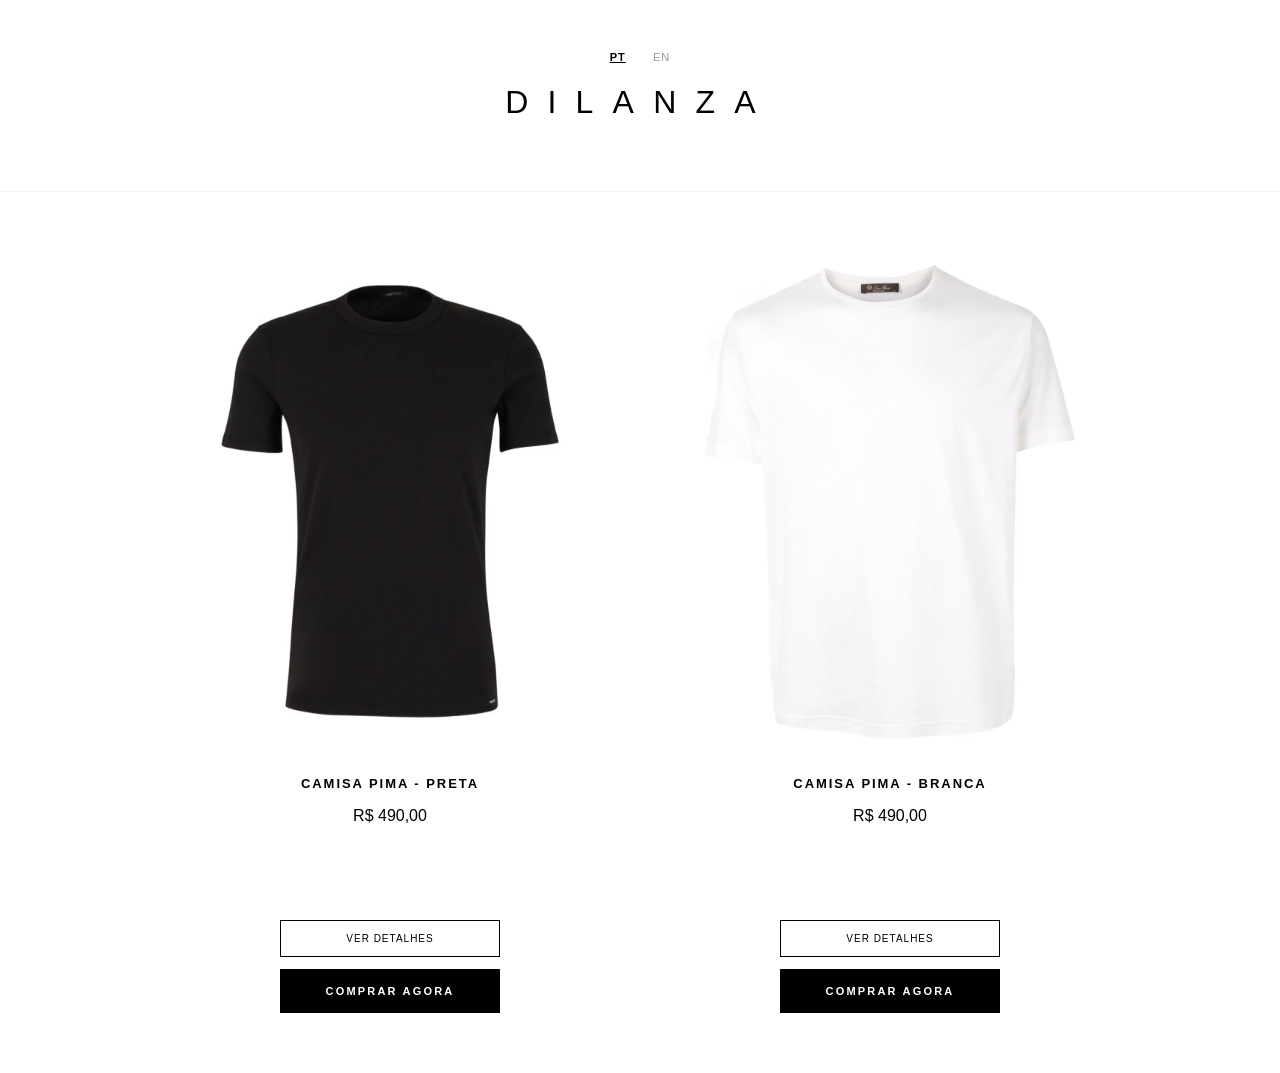
==== commit a353e695: "index.html" ====
--- a/index.html
+++ b/index.html
@@ -12,7 +12,7 @@
             <button id="btnPT" class="lang-btn active" onclick="changeLang('PT')">PT</button>
             <button id="btnEN" class="lang-btn" onclick="changeLang('EN')">EN</button>
         </div>
-        <h1 id="brandName">DILANZA</h1>
+        <h1 id="brandName" onclick="window.location.reload()" style="cursor:pointer">DILANZA</h1>
     </header>
 
     <main class="gallery-container">
--- a/style.css
+++ b/style.css
@@ -1,4 +1,3 @@
-/* RESET E FUNDAMENTOS */
 * { box-sizing: border-box; }
 body {
     font-family: 'Helvetica Neue', Helvetica, Arial, sans-serif;
@@ -6,10 +5,8 @@
     padding: 0;
     background-color: #fff;
     color: #000;
-    overflow-x: hidden;
 }
 
-/* HEADER CENTRALIZADO */
 header {
     width: 100%;
     padding: 50px 0;
@@ -29,7 +26,6 @@
     display: flex;
     justify-content: center;
     gap: 15px;
-    margin-bottom: 10px;
 }
 
 .lang-btn {
@@ -47,34 +43,28 @@
     text-decoration: underline;
 }
 
-/* GALERIA LADO A LADO E TAMANHO CONTROLADO */
+/* GALERIA LADO A LADO */
 .gallery-container {
     display: flex;
-    flex-direction: row; /* Força o alinhamento horizontal */
+    flex-direction: row;
     justify-content: center;
     align-items: flex-start;
     padding: 60px 5%;
     gap: 50px;
-    max-width: 1200px; /* Limita a largura total do site */
+    max-width: 1200px;
     margin: 0 auto;
 }
 
 .product-item {
     flex: 1;
-    max-width: 450px; /* EVITA O TAMANHO EXAGERADO */
+    max-width: 450px;
     text-align: center;
-}
-
-.image-box {
-    width: 100%;
-    background-color: #fff;
-    margin-bottom: 25px;
 }
 
 .image-box img {
     width: 100%;
     height: auto;
-    max-height: 500px; /* Limita a altura para não ocupar a tela toda */
+    max-height: 500px;
     object-fit: contain;
 }
 
@@ -82,17 +72,17 @@
 .product-title {
     font-size: 13px;
     letter-spacing: 0.15em;
-    margin-bottom: 10px;
+    margin: 20px 0 5px 0;
 }
 
 .product-price {
     font-size: 16px;
-    margin-bottom: 30px;
+    margin-bottom: 25px;
     font-weight: 300;
 }
 
 .description-wrapper {
-    min-height: 60px; /* Mantém espaço para o texto não empurrar os botões */
+    min-height: 50px;
     margin-bottom: 20px;
 }
 
@@ -101,7 +91,7 @@
     line-height: 1.6;
     color: #666;
     opacity: 0;
-    transition: opacity 0.4s ease;
+    transition: opacity 0.4s;
 }
 
 .actions {
@@ -119,7 +109,6 @@
     font-size: 10px;
     letter-spacing: 0.1em;
     cursor: pointer;
-    text-transform: uppercase;
 }
 
 .buy-btn {
@@ -132,5 +121,4 @@
     letter-spacing: 0.2em;
     font-weight: bold;
     cursor: pointer;
-    text-transform: uppercase;
 }
